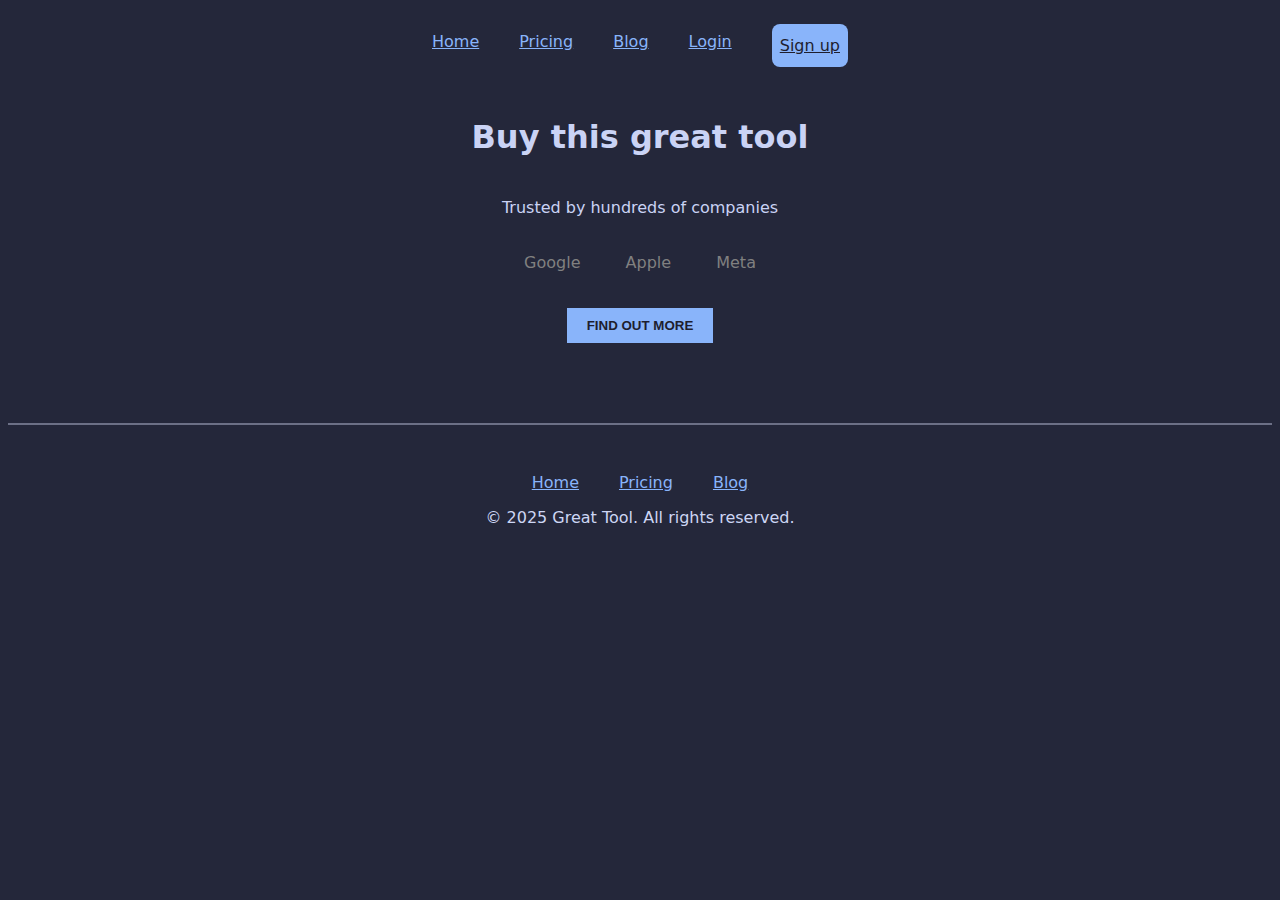
==== index.html @ a0242287 "Initial landing page" ====
<html lang="en">

<head>
    <meta charset="utf-8" />
    <link rel="icon" type="image/x-icon" href="/favicon.ico" />
    <meta name="viewport" content="width=device-width" />
    <title>Welcome!</title>
    <style>
        body {
            background-color: rgb(229, 231, 235);
            font-family: system-ui;
            text-align: center;
            background-color: #24273a;
            color: #cad3f5;
        }

        nav {
            display: flex;
            justify-content: center;
            gap: 2.5rem;
            margin-top: 2rem;
        }

        nav a {
            font-weight: 500;
            color: #89b4fa;
            /* blue */
        }

        nav a:hover {
            color: #74C7EC;
            /* skye */
        }

        header nav a:last-child {
            color: #1E1E2E;
            background-color: #89b4fa;
            padding: 0.75rem 0.5rem;
            margin-top: -0.5rem;
            border-radius: 0.5rem;
        }

        header nav a:last-child:hover {
            background-color: #94e2d5;
        }


        h1 {
            padding-top: 30px;
            padding-bottom: 20px;
        }

        button {
            border: none;
            background-color: #89b4fa;
            color: #1E1E2E;
            padding: 10px 20px;
            text-transform: uppercase;
            cursor: pointer;
            font-weight: bold;
            transition: background-color 0.3s ease;
        }

        button:hover {
            background-color: #74C7EC;
        }

        ul {
            padding: 20px 0;
            list-style-type: none;
        }

        li {
            display: inline;
            color: gray;
            padding-left: 20px;
            padding-right: 20px;
        }

        footer {
            padding-top: 1rem;
            margin-top: 5rem;
            border-top: 2px solid #6c7086;
        }

        footer p {
            text-align: center;
            color: #cdd6f4;
        }
    </style>
</head>

<body>
    <div>
        <header>
            <nav>
                <a href="/">Home</a>
                <a href="/pricing.html">Pricing</a>
                <a href="/blog.html">Blog</a>
                <a href="login.html">Login</a>
                <a href="/signup.html">Sign up</a>
            </nav>
        </header>
        <h1>Buy this great tool</h1>
        <p>Trusted by hundreds of companies</p>
        <ul>
            <li>Google</li>
            <li>Apple</li>
            <li>Meta</li>
        </ul>
        <button>Find out more</button>

        <footer>
            <nav>
                <a href="/">Home</a>
                <a href="/pricing.html">Pricing</a>
                <a href="/blog.html">Blog</a>
            </nav>
            <p>&copy; 2025 Great Tool. All rights reserved.</p>
        </footer>
    </div>

</body>

</html>
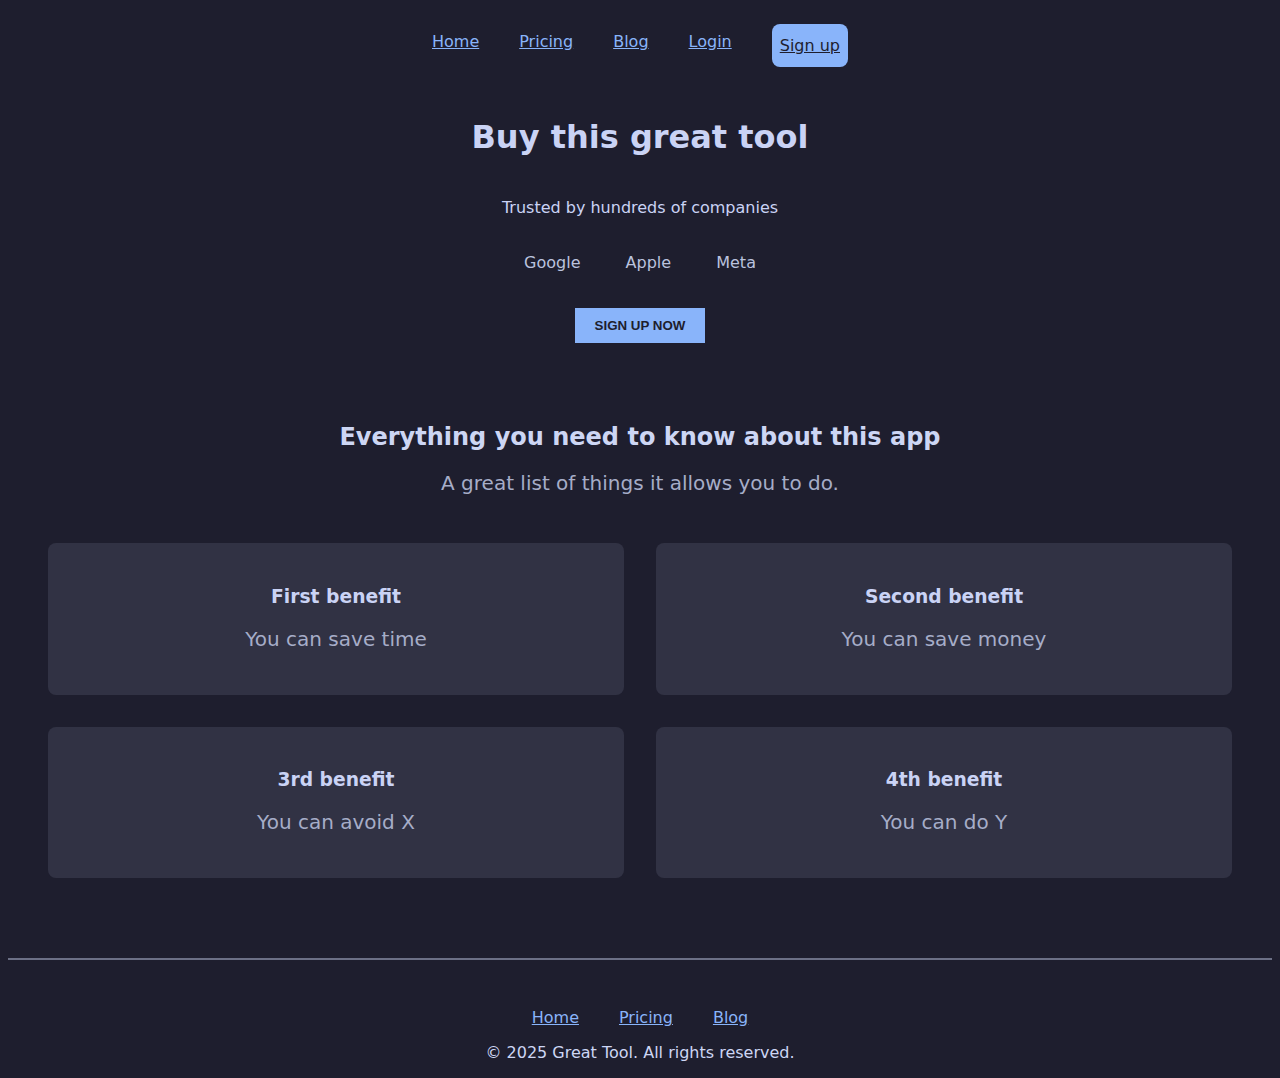
==== commit 279a37f0: "Move styles into css file" ====
--- a/index.html
+++ b/index.html
@@ -4,90 +4,9 @@
     <meta charset="utf-8" />
     <link rel="icon" type="image/x-icon" href="/favicon.ico" />
     <meta name="viewport" content="width=device-width" />
+
+    <link rel="stylesheet" href="/styles.css" />
     <title>Welcome!</title>
-    <style>
-        body {
-            background-color: rgb(229, 231, 235);
-            font-family: system-ui;
-            text-align: center;
-            background-color: #24273a;
-            color: #cad3f5;
-        }
-
-        nav {
-            display: flex;
-            justify-content: center;
-            gap: 2.5rem;
-            margin-top: 2rem;
-        }
-
-        nav a {
-            font-weight: 500;
-            color: #89b4fa;
-            /* blue */
-        }
-
-        nav a:hover {
-            color: #74C7EC;
-            /* skye */
-        }
-
-        header nav a:last-child {
-            color: #1E1E2E;
-            background-color: #89b4fa;
-            padding: 0.75rem 0.5rem;
-            margin-top: -0.5rem;
-            border-radius: 0.5rem;
-        }
-
-        header nav a:last-child:hover {
-            background-color: #94e2d5;
-        }
-
-
-        h1 {
-            padding-top: 30px;
-            padding-bottom: 20px;
-        }
-
-        button {
-            border: none;
-            background-color: #89b4fa;
-            color: #1E1E2E;
-            padding: 10px 20px;
-            text-transform: uppercase;
-            cursor: pointer;
-            font-weight: bold;
-            transition: background-color 0.3s ease;
-        }
-
-        button:hover {
-            background-color: #74C7EC;
-        }
-
-        ul {
-            padding: 20px 0;
-            list-style-type: none;
-        }
-
-        li {
-            display: inline;
-            color: gray;
-            padding-left: 20px;
-            padding-right: 20px;
-        }
-
-        footer {
-            padding-top: 1rem;
-            margin-top: 5rem;
-            border-top: 2px solid #6c7086;
-        }
-
-        footer p {
-            text-align: center;
-            color: #cdd6f4;
-        }
-    </style>
 </head>
 
 <body>
@@ -108,16 +27,44 @@
             <li>Apple</li>
             <li>Meta</li>
         </ul>
-        <button>Find out more</button>
+        <button>Sign up now</button>
 
-        <footer>
-            <nav>
-                <a href="/">Home</a>
-                <a href="/pricing.html">Pricing</a>
-                <a href="/blog.html">Blog</a>
-            </nav>
-            <p>&copy; 2025 Great Tool. All rights reserved.</p>
-        </footer>
+        <div id="features">
+            <h2>Everything you need to know about this app</h2>
+            <p>A great list of things it allows you to do.</p>
+            <div id="features-grid">
+                <div>
+                    <h3>First benefit</h3>
+                    <p>You can save time</p>
+                </div>
+                <div>
+                    <h3>Second benefit</h3>
+                    <p>You can save money</p>
+                </div>
+                <div>
+                    <h3>3rd benefit</h3>
+                    <p>You can avoid X</p>
+                </div>
+                <div>
+                    <h3>4th benefit</h3>
+                    <p>You can do Y</p>
+                </div>
+            </div>
+        </div>
+
+    </div>
+
+
+
+
+    <footer>
+        <nav>
+            <a href="/">Home</a>
+            <a href="/pricing.html">Pricing</a>
+            <a href="/blog.html">Blog</a>
+        </nav>
+        <p>&copy; 2025 Great Tool. All rights reserved.</p>
+    </footer>
     </div>
 
 </body>
--- a/styles.css
+++ b/styles.css
@@ -0,0 +1,118 @@
+body {
+    background-color: rgb(229, 231, 235);
+    font-family: system-ui;
+    text-align: center;
+    background-color: #1e1e2e;
+    color: #cad3f5;
+}
+
+nav {
+    display: flex;
+    justify-content: center;
+    gap: 2.5rem;
+    margin-top: 2rem;
+}
+
+nav a {
+    font-weight: 500;
+    color: #89b4fa;
+    /* blue */
+}
+
+nav a:hover {
+    color: #74C7EC;
+    /* skye */
+}
+
+header nav a:last-child {
+    color: #1E1E2E;
+    background-color: #89b4fa;
+    padding: 0.75rem 0.5rem;
+    margin-top: -0.5rem;
+    border-radius: 0.5rem;
+}
+
+header nav a:last-child:hover {
+    background-color: #94e2d5;
+}
+
+
+h1 {
+    padding-top: 30px;
+    padding-bottom: 20px;
+}
+
+button {
+    border: none;
+    background-color: #89b4fa;
+    color: #1E1E2E;
+    padding: 10px 20px;
+    text-transform: uppercase;
+    cursor: pointer;
+    font-weight: bold;
+    transition: background-color 0.3s ease;
+}
+
+button:hover {
+    background-color: #74C7EC;
+}
+
+ul {
+    padding: 20px 0;
+    list-style-type: none;
+}
+
+li {
+    display: inline;
+    color: #bac2de;
+    padding-left: 20px;
+    padding-right: 20px;
+}
+
+
+#features {
+    padding-left: 2.5rem;
+    padding-right: 2.5rem;
+    margin-top: 5rem;
+    text-align: center;
+}
+
+#features h2 {
+    color: #cdd6f4;
+}
+
+#features p {
+    font-size: 1.25rem;
+    color: #a6adc8;
+}
+
+#features-grid {
+    display: grid;
+    grid-template-columns: 1fr 1fr;
+    gap: 2rem;
+    margin-top: 3rem;
+}
+
+@media screen and (max-width: 480px) {
+    #features-grid {
+        grid-template-columns: 1fr;
+    }
+    
+}
+
+#features-grid div {
+    padding: 1.5rem;
+    border-radius: 0.5rem;
+    background-color: #313244;
+}
+
+footer {
+    padding-top: 1rem;
+    margin-top: 5rem;
+    border-top: 2px solid #6c7086;
+}
+
+footer p {
+    text-align: center;
+    color: #cdd6f4;
+}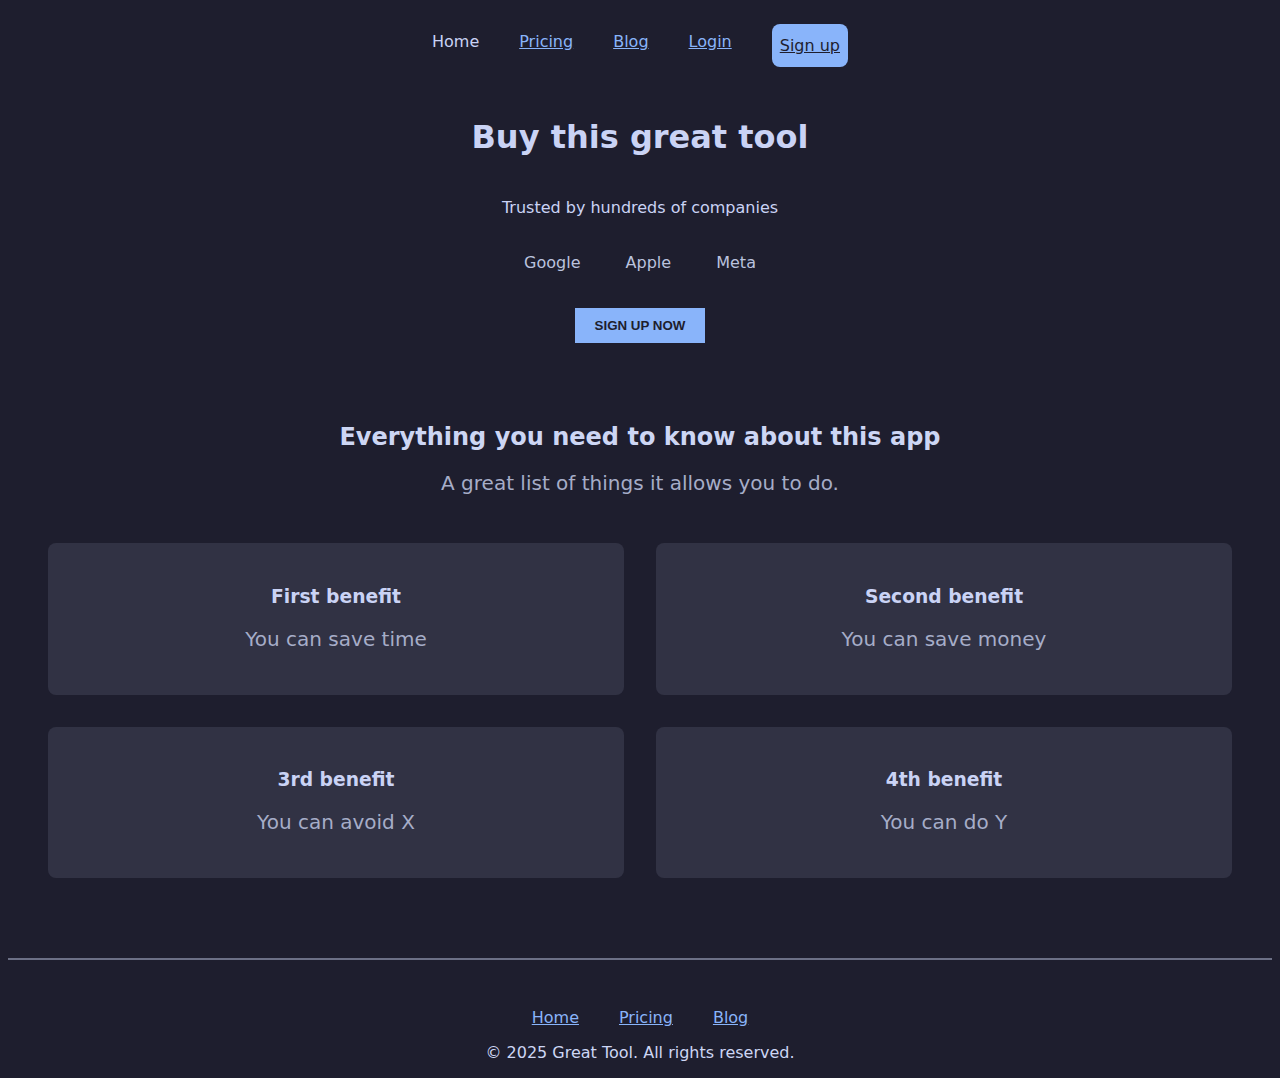
==== commit be73f8b4: "Update Home nav" ====
--- a/index.html
+++ b/index.html
@@ -13,7 +13,7 @@
     <div>
         <header>
             <nav>
-                <a href="/">Home</a>
+                <span>Home</span>
                 <a href="/pricing.html">Pricing</a>
                 <a href="/blog.html">Blog</a>
                 <a href="login.html">Login</a>
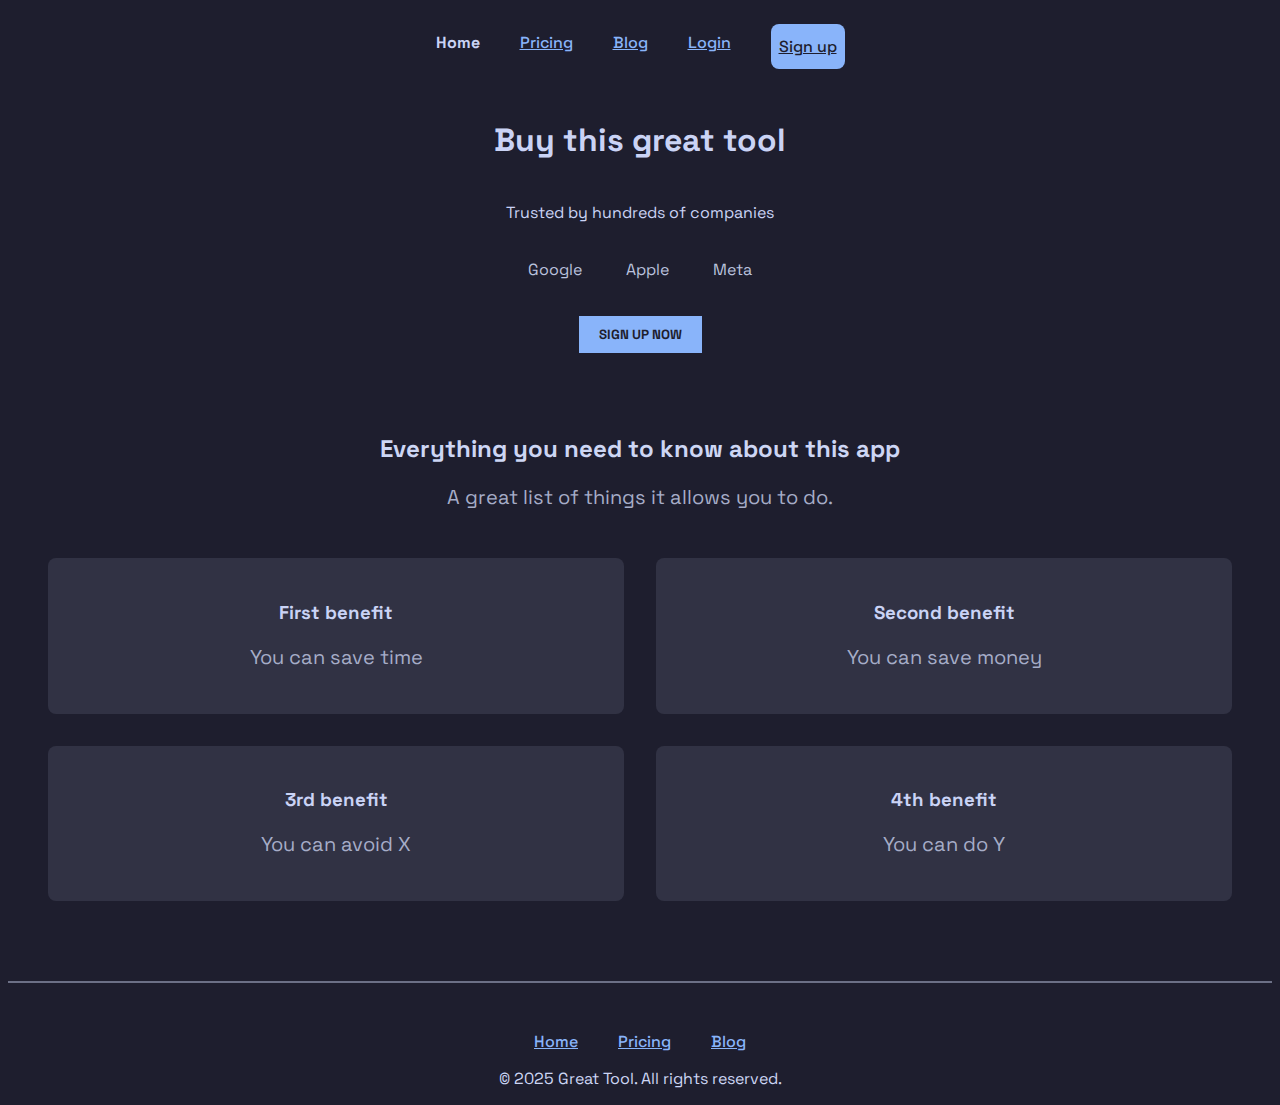
==== commit aad46982: "Add favicon and update resource links in HTML files" ====
--- a/index.html
+++ b/index.html
@@ -2,10 +2,10 @@
 
 <head>
     <meta charset="utf-8" />
-    <link rel="icon" type="image/x-icon" href="/favicon.ico" />
+    <link rel="icon" type="image/x-icon" href="favicon.ico" />
     <meta name="viewport" content="width=device-width" />
 
-    <link rel="stylesheet" href="/styles.css" />
+    <link rel="stylesheet" href="styles.css" />
     <title>Welcome!</title>
 </head>
 
--- a/styles.css
+++ b/styles.css
@@ -1,6 +1,8 @@
+@import url('https://fonts.googleapis.com/css2?family=Space+Grotesk:wght@300..700&display=swap');
+
 body {
     background-color: rgb(229, 231, 235);
-    font-family: system-ui;
+    font-family: 'Space Grotesk', system-ui, -apple-system, BlinkMacSystemFont, 'Segoe UI', Roboto, Oxygen, Ubuntu, Cantarell, 'Open Sans', 'Helvetica Neue', sans-serif;
     text-align: center;
     background-color: #1e1e2e;
     color: #cad3f5;
@@ -21,7 +23,11 @@
 
 nav a:hover {
     color: #74C7EC;
-    /* skye */
+    /* sky */
+}
+
+nav span {
+    font-weight: bold;
 }
 
 header nav a:last-child {
@@ -51,6 +57,7 @@
     cursor: pointer;
     font-weight: bold;
     transition: background-color 0.3s ease;
+    font-family: 'Space Grotesk';
 }
 
 button:hover {
@@ -97,13 +104,84 @@
     #features-grid {
         grid-template-columns: 1fr;
     }
-    
+
 }
 
 #features-grid div {
     padding: 1.5rem;
     border-radius: 0.5rem;
     background-color: #313244;
+}
+
+#pricing {
+    display: grid;
+    gap: 2rem;
+    margin-left: 1rem;
+    margin-right: 1rem;
+}
+
+@media screen and (min-width: 640px) {
+    #pricing {
+        grid-template-columns: 1fr 1fr;
+    }
+}
+
+#pricing div {
+    display: flex;
+    padding: 1.0rem;
+    flex-direction: column;
+    flex-wrap: wrap;
+    border-radius: 1rem;
+    background-color: #313244;
+}
+
+#pricing h3 {
+    font-size: 1.875rem;
+    margin: 0;
+    text-transform: uppercase;
+}
+
+#pricing h4 {
+    font-size: 1.1rem;
+    color: #a6adc8;
+}
+
+#pricing ul {
+    display: grid;
+    gap: 1.2rem;
+    text-align: left;
+    padding-left: 2rem;
+    margin-top: 0rem;
+}
+
+#pricing .price {
+    font-size: 3rem;
+    font-weight: 800;
+}
+
+#pricing .per-month {
+    font-weight: 300;
+}
+
+#pricing .check {
+    font-size: 1.5rem;
+    color: #a6e3a1;
+}
+
+#sign-up {
+    display: block;
+    padding: 0.75rem 0;
+    margin-top: 2rem;
+    border-radius: 0.375rem;
+    color: #1E1E2E;
+    background-color: #89b4fa;
+    margin-left: 1rem;
+    margin-right: 1rem;
+    cursor: pointer;
+}
+
+#sign-up:hover {
+    background-color: #74C7EC;
 }
 
 footer {
